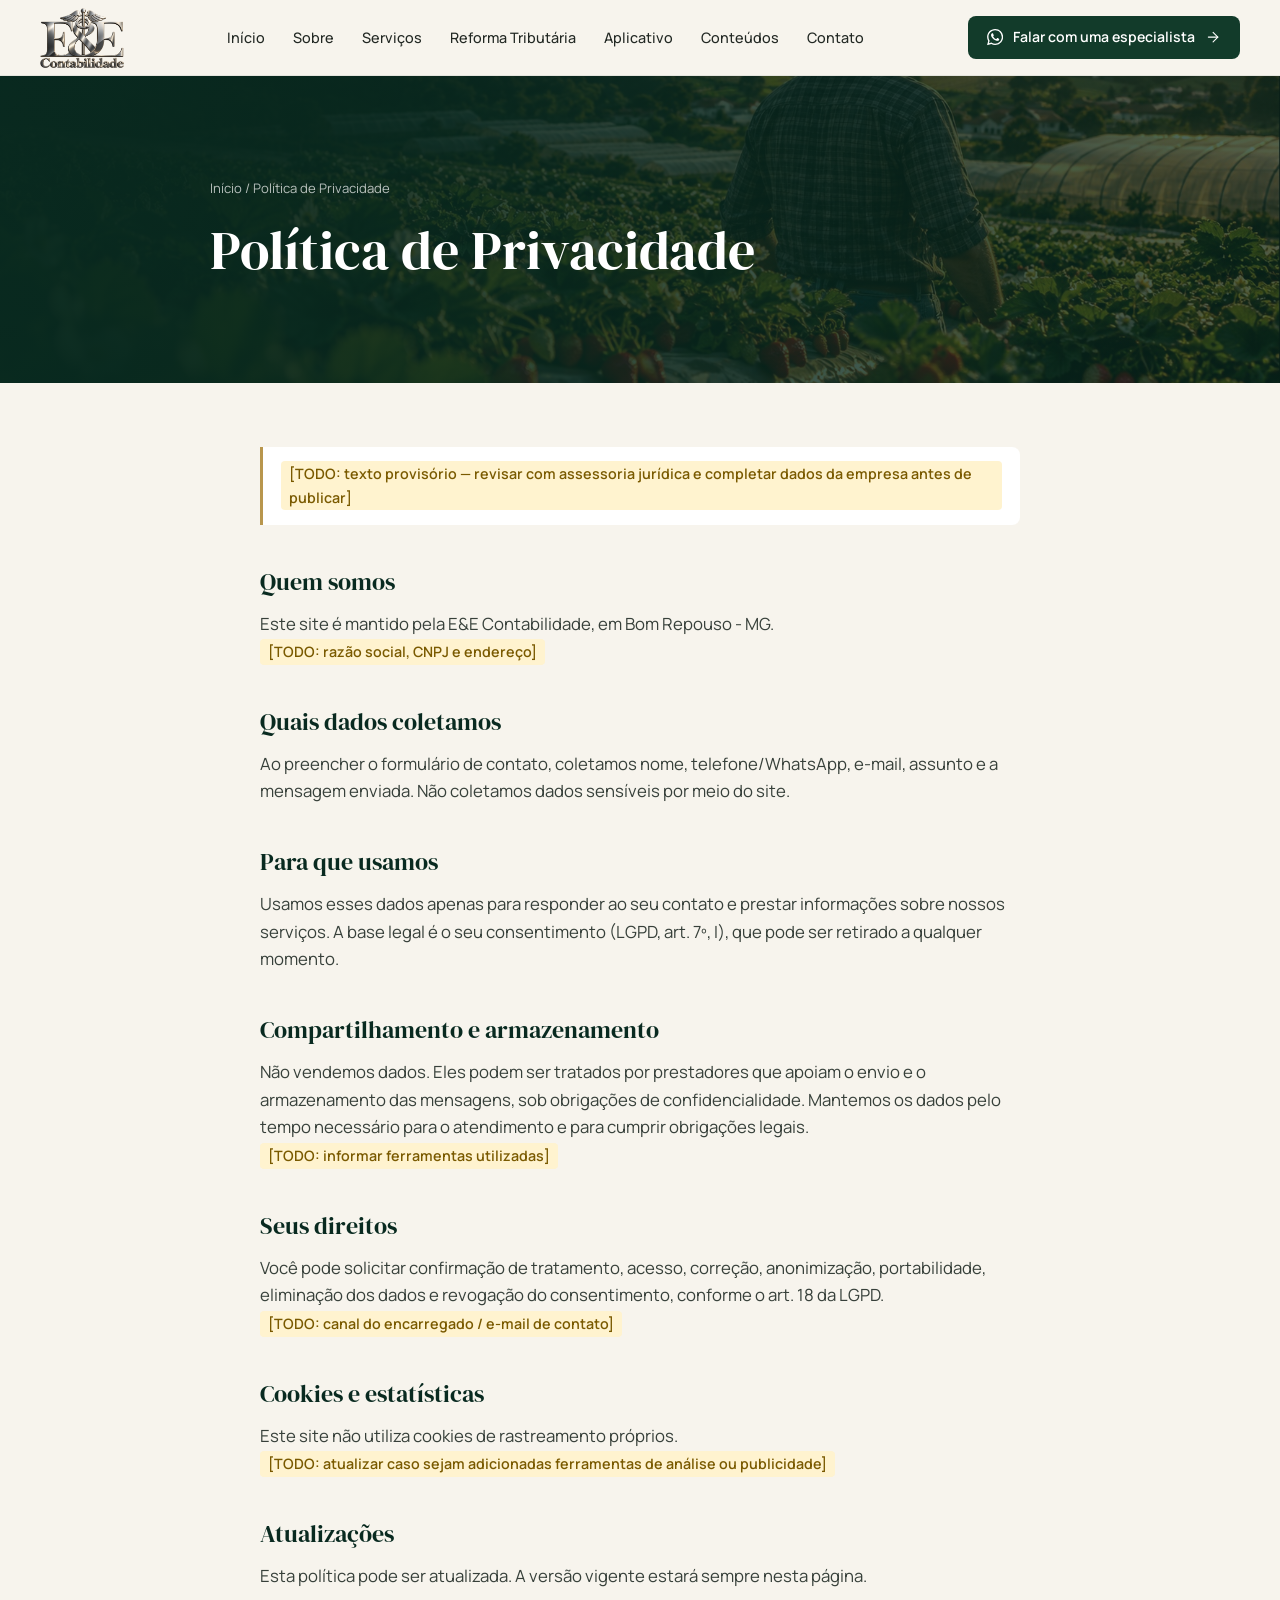
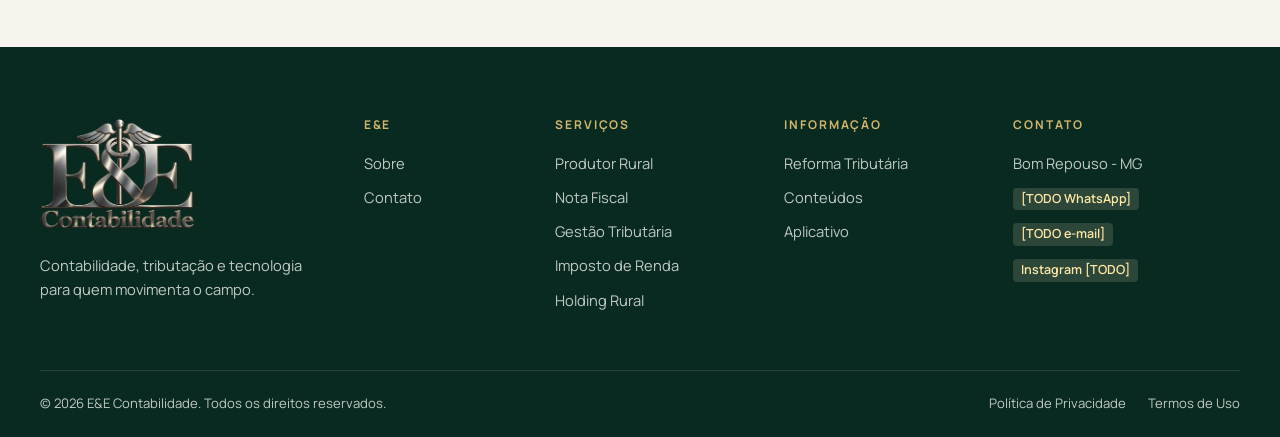
==== privacidade.html @ 35ecf1f6 "Site institucional E&E Contabilidade" ====
<!doctype html>
<html lang="pt-BR" class="no-js">
<head>
<meta charset="utf-8">
<meta name="viewport" content="width=device-width, initial-scale=1">
<title>Política de Privacidade | E&amp;E Contabilidade</title>
<meta name="description" content="Como a E&amp;E Contabilidade trata os dados pessoais coletados neste site, conforme a LGPD.">
<meta property="og:type" content="website">
<meta property="og:locale" content="pt_BR">
<meta property="og:title" content="Política de Privacidade | E&amp;E Contabilidade">
<meta property="og:description" content="Como a E&amp;E Contabilidade trata os dados pessoais coletados neste site, conforme a LGPD.">
<meta property="og:image" content="imagens/web/hero.jpg">
<meta name="theme-color" content="#123b2a">
<link rel="preconnect" href="https://fonts.googleapis.com">
<link rel="preconnect" href="https://fonts.gstatic.com" crossorigin>
<link href="https://fonts.googleapis.com/css2?family=DM+Serif+Display&family=Manrope:wght@400;500;600;700&display=swap" rel="stylesheet">
<link rel="stylesheet" href="assets/css/style.css">

</head>
<body>
<a class="skip-link" href="#conteudo-principal">Ir para o conteúdo</a>
<svg xmlns="http://www.w3.org/2000/svg" style="display:none" aria-hidden="true"><symbol id="i-arrow" viewBox="0 0 24 24"><path d="M5 12h14"/><path d="m12 5 7 7-7 7"/></symbol><symbol id="i-pin" viewBox="0 0 24 24"><path d="M20 10c0 6-8 12-8 12s-8-6-8-12a8 8 0 0 1 16 0Z"/><circle cx="12" cy="10" r="3"/></symbol><symbol id="i-shield" viewBox="0 0 24 24"><path d="M20 13c0 5-3.5 7.5-7.66 8.95a1 1 0 0 1-.67-.01C7.5 20.5 4 18 4 13V6a1 1 0 0 1 1-1c2 0 4.5-1.2 6.24-2.72a1.17 1.17 0 0 1 1.52 0C14.51 3.81 17 5 19 5a1 1 0 0 1 1 1z"/><path d="m9 12 2 2 4-4"/></symbol><symbol id="i-users" viewBox="0 0 24 24"><path d="M16 21v-2a4 4 0 0 0-4-4H6a4 4 0 0 0-4 4v2"/><circle cx="9" cy="7" r="4"/><path d="M22 21v-2a4 4 0 0 0-3-3.87"/><path d="M16 3.13a4 4 0 0 1 0 7.75"/></symbol><symbol id="i-sprout" viewBox="0 0 24 24"><path d="M7 20h10"/><path d="M10 20c5.5-2.5.8-6.4 3-10"/><path d="M9.5 9.4c1.1.8 1.8 2.2 2.3 3.7-2 .4-3.5.4-4.8-.3-1.2-.6-2.3-1.9-3-4.2 2.8-.5 4.4 0 5.5.8z"/><path d="M14.1 6a7 7 0 0 0-1.1 4c1.9-.1 3.3-.6 4.3-1.4 1-1 1.6-2.3 1.7-4.6-2.7.1-4 1-4.9 2z"/></symbol><symbol id="i-file" viewBox="0 0 24 24"><path d="M15 2H6a2 2 0 0 0-2 2v16a2 2 0 0 0 2 2h12a2 2 0 0 0 2-2V7Z"/><path d="M14 2v4a2 2 0 0 0 2 2h4"/><path d="M10 9H8"/><path d="M16 13H8"/><path d="M16 17H8"/></symbol><symbol id="i-filecheck" viewBox="0 0 24 24"><path d="M15 2H6a2 2 0 0 0-2 2v16a2 2 0 0 0 2 2h12a2 2 0 0 0 2-2V7Z"/><path d="M14 2v4a2 2 0 0 0 2 2h4"/><path d="m9 15 2 2 4-4"/></symbol><symbol id="i-chart" viewBox="0 0 24 24"><path d="M3 3v16a2 2 0 0 0 2 2h16"/><path d="M18 17V9"/><path d="M13 17V5"/><path d="M8 17v-3"/></symbol><symbol id="i-user" viewBox="0 0 24 24"><path d="M19 21v-2a4 4 0 0 0-4-4H9a4 4 0 0 0-4 4v2"/><circle cx="12" cy="7" r="4"/></symbol><symbol id="i-home" viewBox="0 0 24 24"><path d="M15 21v-8a1 1 0 0 0-1-1h-4a1 1 0 0 0-1 1v8"/><path d="M3 10a2 2 0 0 1 .709-1.528l7-5.999a2 2 0 0 1 2.582 0l7 5.999A2 2 0 0 1 21 10v9a2 2 0 0 1-2 2H5a2 2 0 0 1-2-2z"/></symbol><symbol id="i-lock" viewBox="0 0 24 24"><rect width="18" height="11" x="3" y="11" rx="2"/><path d="M7 11V7a5 5 0 0 1 10 0v4"/></symbol><symbol id="i-heart" viewBox="0 0 24 24"><path d="M19 14c1.49-1.46 3-3.21 3-5.5A5.5 5.5 0 0 0 16.5 3c-1.76 0-3 .5-4.5 2-1.5-1.5-2.74-2-4.5-2A5.5 5.5 0 0 0 2 8.5c0 2.3 1.5 4.05 3 5.5l7 7Z"/></symbol><symbol id="i-book" viewBox="0 0 24 24"><path d="M12 7v14"/><path d="M3 18a1 1 0 0 1-1-1V4a1 1 0 0 1 1-1h5a4 4 0 0 1 4 4 4 4 0 0 1 4-4h5a1 1 0 0 1 1 1v13a1 1 0 0 1-1 1h-6a3 3 0 0 0-3 3 3 3 0 0 0-3-3z"/></symbol><symbol id="i-mountain" viewBox="0 0 24 24"><path d="m8 3 4 8 5-5 5 15H2L8 3z"/></symbol><symbol id="i-trend" viewBox="0 0 24 24"><polyline points="22 7 13.5 15.5 8.5 10.5 2 17"/><polyline points="16 7 22 7 22 13"/></symbol><symbol id="i-phone-app" viewBox="0 0 24 24"><rect width="14" height="20" x="5" y="2" rx="2"/><path d="M12 18h.01"/></symbol><symbol id="i-folder" viewBox="0 0 24 24"><path d="M20 20a2 2 0 0 0 2-2V8a2 2 0 0 0-2-2h-7.9a2 2 0 0 1-1.69-.9L9.6 3.9A2 2 0 0 0 7.93 3H4a2 2 0 0 0-2 2v13a2 2 0 0 0 2 2Z"/></symbol><symbol id="i-headset" viewBox="0 0 24 24"><path d="M3 11h3a2 2 0 0 1 2 2v3a2 2 0 0 1-2 2H5a2 2 0 0 1-2-2v-5Zm0 0a9 9 0 1 1 18 0m0 0v5a2 2 0 0 1-2 2h-1a2 2 0 0 1-2-2v-3a2 2 0 0 1 2-2h3Z"/><path d="M21 16v2a4 4 0 0 1-4 4h-5"/></symbol><symbol id="i-compass" viewBox="0 0 24 24"><circle cx="12" cy="12" r="10"/><path d="m16.24 7.76-1.804 5.411a2 2 0 0 1-1.265 1.265L7.76 16.24l1.804-5.411a2 2 0 0 1 1.265-1.265z"/></symbol><symbol id="i-percent" viewBox="0 0 24 24"><line x1="19" x2="5" y1="5" y2="19"/><circle cx="6.5" cy="6.5" r="2.5"/><circle cx="17.5" cy="17.5" r="2.5"/></symbol><symbol id="i-clipboard" viewBox="0 0 24 24"><rect width="8" height="4" x="8" y="2" rx="1"/><path d="M16 4h2a2 2 0 0 1 2 2v14a2 2 0 0 1-2 2H6a2 2 0 0 1-2-2V6a2 2 0 0 1 2-2h2"/><path d="M12 11h4"/><path d="M12 16h4"/><path d="M8 11h.01"/><path d="M8 16h.01"/></symbol><symbol id="i-phone" viewBox="0 0 24 24"><path d="M22 16.92v3a2 2 0 0 1-2.18 2 19.79 19.79 0 0 1-8.63-3.07 19.5 19.5 0 0 1-6-6 19.79 19.79 0 0 1-3.07-8.67A2 2 0 0 1 4.11 2h3a2 2 0 0 1 2 1.72c.127.96.361 1.903.7 2.81a2 2 0 0 1-.45 2.11L8.09 9.91a16 16 0 0 0 6 6l1.27-1.27a2 2 0 0 1 2.11-.45c.907.339 1.85.573 2.81.7A2 2 0 0 1 22 16.92z"/></symbol><symbol id="i-mail" viewBox="0 0 24 24"><rect width="20" height="16" x="2" y="4" rx="2"/><path d="m22 7-8.97 5.7a1.94 1.94 0 0 1-2.06 0L2 7"/></symbol><symbol id="i-insta" viewBox="0 0 24 24"><rect width="20" height="20" x="2" y="2" rx="5" ry="5"/><path d="M16 11.37A4 4 0 1 1 12.63 8 4 4 0 0 1 16 11.37z"/><line x1="17.5" x2="17.51" y1="6.5" y2="6.5"/></symbol><symbol id="i-menu" viewBox="0 0 24 24"><path d="M4 6h16M4 12h16M4 18h16"/></symbol><symbol id="i-image" viewBox="0 0 24 24"><rect width="18" height="18" x="3" y="3" rx="2"/><circle cx="9" cy="9" r="2"/><path d="m21 15-3.09-3.09a2 2 0 0 0-2.82 0L6 21"/></symbol><symbol id="i-wa" viewBox="0 0 24 24"><path class="icon-fill" d="M17.472 14.382c-.297-.149-1.758-.867-2.03-.967-.273-.099-.471-.148-.67.15-.197.297-.767.966-.94 1.164-.173.199-.347.223-.644.075-.297-.15-1.255-.463-2.39-1.475-.883-.788-1.48-1.761-1.653-2.059-.173-.297-.018-.458.13-.606.134-.133.298-.347.446-.52.149-.174.198-.298.298-.497.099-.198.05-.371-.025-.52-.075-.149-.669-1.612-.916-2.207-.242-.579-.487-.5-.669-.51-.173-.008-.371-.01-.57-.01-.198 0-.52.074-.792.372-.272.297-1.04 1.016-1.04 2.479 0 1.462 1.065 2.875 1.213 3.074.149.198 2.096 3.2 5.077 4.487.709.306 1.262.489 1.694.625.712.227 1.36.195 1.871.118.571-.085 1.758-.719 2.006-1.413.248-.694.248-1.289.173-1.413-.074-.124-.272-.198-.57-.347m-5.421 7.403h-.004a9.87 9.87 0 01-5.031-1.378l-.361-.214-3.741.982.998-3.648-.235-.374a9.86 9.86 0 01-1.51-5.26c.001-5.45 4.436-9.884 9.888-9.884 2.64 0 5.122 1.03 6.988 2.898a9.825 9.825 0 012.893 6.994c-.003 5.45-4.437 9.884-9.885 9.884m8.413-18.297A11.815 11.815 0 0012.05 0C5.495 0 .16 5.335.157 11.892c0 2.096.547 4.142 1.588 5.945L.057 24l6.305-1.654a11.882 11.882 0 005.683 1.448h.005c6.554 0 11.89-5.335 11.893-11.893a11.821 11.821 0 00-3.48-8.413z"/></symbol></svg>
<header class="site-header">
  <div class="container header-inner">
    <a class="logo" href="#inicio" aria-label="E&E Contabilidade — início"><img src="imagens/web/logo.png" alt="E&E Contabilidade" width="640" height="457"></a>
    <nav class="main-nav" id="menu" aria-label="Principal"><ul><li><a href="#inicio">Início</a></li><li><a href="#sobre">Sobre</a></li><li><a href="#servicos">Serviços</a></li><li><a href="#reforma">Reforma Tributária</a></li><li><a href="#aplicativo">Aplicativo</a></li><li><a href="#conteudos">Conteúdos</a></li><li><a href="#contato">Contato</a></li></ul></nav>
    <a class="btn btn-verde header-cta" data-wa href="#contato"><svg class="icon icon-fill" aria-hidden="true"><use href="#i-wa"/></svg> Falar com uma especialista <svg class="icon " aria-hidden="true"><use href="#i-arrow"/></svg></a>
    <button class="nav-toggle" aria-expanded="false" aria-controls="menu" aria-label="Abrir menu"><svg class="icon " aria-hidden="true"><use href="#i-menu"/></svg></button>
  </div>
</header>
<main id="conteudo-principal">
<section class="page-hero"><img src="imagens/web/reforma-bg.jpg" alt="" width="1200" height="600"><div class="container">
  <nav class="breadcrumb" aria-label="Você está em"><a href="index.html">Início</a> / Política de Privacidade</nav><h1>Política de Privacidade</h1></div></section>
<article class="artigo legal"><div class="container">
  <p class="aviso"><span class="todo">[TODO: texto provisório — revisar com assessoria jurídica e completar dados da empresa antes de publicar]</span></p>
  <h2>Quem somos</h2><p>Este site é mantido pela E&amp;E Contabilidade, em Bom Repouso - MG. <span class="todo">[TODO: razão social, CNPJ e endereço]</span></p><h2>Quais dados coletamos</h2><p>Ao preencher o formulário de contato, coletamos nome, telefone/WhatsApp, e-mail, assunto e a mensagem enviada. Não coletamos dados sensíveis por meio do site.</p><h2>Para que usamos</h2><p>Usamos esses dados apenas para responder ao seu contato e prestar informações sobre nossos serviços. A base legal é o seu consentimento (LGPD, art. 7º, I), que pode ser retirado a qualquer momento.</p><h2>Compartilhamento e armazenamento</h2><p>Não vendemos dados. Eles podem ser tratados por prestadores que apoiam o envio e o armazenamento das mensagens, sob obrigações de confidencialidade. Mantemos os dados pelo tempo necessário para o atendimento e para cumprir obrigações legais. <span class="todo">[TODO: informar ferramentas utilizadas]</span></p><h2>Seus direitos</h2><p>Você pode solicitar confirmação de tratamento, acesso, correção, anonimização, portabilidade, eliminação dos dados e revogação do consentimento, conforme o art. 18 da LGPD. <span class="todo">[TODO: canal do encarregado / e-mail de contato]</span></p><h2>Cookies e estatísticas</h2><p>Este site não utiliza cookies de rastreamento próprios. <span class="todo">[TODO: atualizar caso sejam adicionadas ferramentas de análise ou publicidade]</span></p><h2>Atualizações</h2><p>Esta política pode ser atualizada. A versão vigente estará sempre nesta página.</p>
</div></article>
</main>
<footer class="site-footer">
  <div class="container">
    <div class="footer-grid">
      <div class="footer-brand"><a class="logo logo-claro" href="#inicio" aria-label="E&E Contabilidade — início"><img src="imagens/web/logo.png" alt="E&E Contabilidade" width="640" height="457"></a><p>Contabilidade, tributação e tecnologia para quem movimenta o campo.</p></div>
      <div><h4>E&amp;E</h4><ul><li><a href="#sobre">Sobre</a></li><li><a href="#contato">Contato</a></li></ul></div>
      <div><h4>Serviços</h4><ul>
        <li><a href="#servicos">Produtor Rural</a></li><li><a href="#servicos">Nota Fiscal</a></li>
        <li><a href="#servicos">Gestão Tributária</a></li><li><a href="#servicos">Imposto de Renda</a></li>
        <li><a href="#servicos">Holding Rural</a></li></ul></div>
      <div><h4>Informação</h4><ul><li><a href="#reforma">Reforma Tributária</a></li><li><a href="#conteudos">Conteúdos</a></li><li><a href="#aplicativo">Aplicativo</a></li></ul></div>
      <div><h4>Contato</h4><ul>
        <li>Bom Repouso - MG</li>
        <li><span class="todo" data-contact="whatsapp">[TODO WhatsApp]</span></li>
        <li><span class="todo" data-contact="email">[TODO e-mail]</span></li>
        <li><span class="todo" data-contact="instagram">Instagram [TODO]</span></li></ul></div>
    </div>
    <div class="footer-bottom">
      <span>© <span id="ano">2026</span> E&E Contabilidade. Todos os direitos reservados.</span>
      <nav aria-label="Legal"><a href="privacidade.html">Política de Privacidade</a><a href="termos.html">Termos de Uso</a></nav>
    </div>
  </div>
</footer>
<a class="wa-float" data-wa href="#contato" aria-label="Falar pelo WhatsApp"><svg class="icon icon-fill" aria-hidden="true"><use href="#i-wa"/></svg></a>
<script src="assets/js/site.js"></script>
<script>document.getElementById("ano").textContent = new Date().getFullYear();</script>
</body>
</html>
---- assets/css/style.css ----
/* E&E Contabilidade — estilos globais
   Paleta e tipografia conforme o briefing. */

:root {
  --verde-floresta: #123b2a;
  --verde-profundo: #092a20;
  --verde-sec: #315b47;
  --dourado: #b8964d;
  --dourado-claro: #d2b66d;
  --offwhite: #f7f4ed;
  --cinza-quente: #eae6dd;
  --grafite: #222823;
  --branco: #fff;

  --serif: "DM Serif Display", "Cormorant Garamond", Georgia, serif;
  --sans: "Manrope", "Inter", system-ui, -apple-system, sans-serif;

  --header-h: 76px;
  --container: 1200px;
  --radius: 10px;
  --shadow: 0 10px 30px -12px rgba(9, 42, 32, 0.25);
}

*, *::before, *::after { box-sizing: border-box; }
html { scroll-behavior: smooth; scroll-padding-top: calc(var(--header-h) + 8px); }
body {
  margin: 0;
  font-family: var(--sans);
  font-size: 16px;
  line-height: 1.65;
  color: var(--grafite);
  background: var(--offwhite);
  -webkit-font-smoothing: antialiased;
}
img { max-width: 100%; display: block; }
a { color: inherit; }
h1, h2, h3, h4 { font-family: var(--serif); font-weight: 400; line-height: 1.12; margin: 0; }
p { margin: 0 0 1em; }
ul { margin: 0; padding: 0; list-style: none; }
:focus-visible { outline: 2px solid var(--dourado); outline-offset: 3px; }

.container { width: min(var(--container), 100% - 48px); margin-inline: auto; }
.sr-only { position: absolute; width: 1px; height: 1px; overflow: hidden; clip: rect(0 0 0 0); white-space: nowrap; }
.skip-link { position: absolute; left: -999px; top: 8px; background: var(--verde-floresta); color: #fff; padding: 8px 14px; border-radius: 6px; z-index: 200; }
.skip-link:focus { left: 8px; }

.icon { width: 1.25em; height: 1.25em; fill: none; stroke: currentColor; stroke-width: 1.6; stroke-linecap: round; stroke-linejoin: round; flex: none; }
.icon-fill { fill: currentColor; stroke: none; }

.eyebrow {
  display: inline-block;
  font-size: 0.78rem;
  font-weight: 600;
  letter-spacing: 0.18em;
  text-transform: uppercase;
  color: var(--dourado);
  margin-bottom: 16px;
}
.section { padding: clamp(64px, 9vw, 120px) 0; }
.section-title { font-size: clamp(2rem, 4.2vw, 3.2rem); color: var(--verde-profundo); }
.dourado { color: var(--dourado-claro); }

/* ---------- Botões ---------- */
.btn {
  display: inline-flex; align-items: center; justify-content: center; gap: 10px;
  padding: 14px 24px; border-radius: 8px; border: 1.5px solid transparent;
  font: 600 0.95rem/1.2 var(--sans); text-decoration: none; cursor: pointer;
  transition: transform .2s, background .2s, color .2s, border-color .2s, box-shadow .2s;
}
.btn:hover { transform: translateY(-2px); }
.btn .icon { width: 1.15em; height: 1.15em; }
.btn-verde { background: var(--verde-floresta); color: #fff; }
.btn-verde:hover { background: var(--verde-profundo); box-shadow: var(--shadow); }
.btn-dourado { background: var(--dourado); color: #fff; }
.btn-dourado:hover { background: #a3843f; box-shadow: 0 10px 30px -12px rgba(0,0,0,.5); }
.btn-outline-claro { border-color: rgba(255,255,255,.55); color: #fff; background: rgba(255,255,255,.04); }
.btn-outline-claro:hover { background: rgba(255,255,255,.14); border-color: #fff; }
.btn-outline { border-color: var(--verde-floresta); color: var(--verde-floresta); }
.btn-outline:hover { background: var(--verde-floresta); color: #fff; }
.link-seta { display: inline-flex; align-items: center; gap: 8px; font-weight: 600; color: var(--verde-floresta); text-decoration: none; border-bottom: 1.5px solid var(--dourado); padding-bottom: 2px; }
.link-seta:hover .icon { transform: translateX(4px); }
.link-seta .icon { width: 1em; height: 1em; transition: transform .2s; }

/* ---------- Header ---------- */
.site-header {
  position: sticky; top: 0; z-index: 100; height: var(--header-h);
  background: rgba(247, 244, 237, 0.94); backdrop-filter: blur(10px);
  border-bottom: 1px solid rgba(18, 59, 42, 0.08);
}
.header-inner { height: 100%; display: flex; align-items: center; justify-content: space-between; gap: 24px; }
.logo { display: inline-flex; flex-direction: column; text-decoration: none; line-height: 1; color: var(--verde-profundo); }
.logo strong { font: 400 2rem/1 var(--serif); letter-spacing: 0.02em; }
.logo strong i { font-style: normal; color: var(--dourado); }
.logo span { font-family: var(--serif); font-size: 0.8rem; letter-spacing: 0.08em; margin-top: 2px; }
.logo img { height: 60px; width: auto; display: block; }
.logo-claro img { height: 110px; }
.main-nav ul { display: flex; gap: 28px; }
.main-nav a { text-decoration: none; font-size: 0.9rem; font-weight: 500; padding: 6px 0; border-bottom: 2px solid transparent; transition: border-color .2s, color .2s; }
.main-nav a:hover, .main-nav a.ativo { border-color: var(--dourado); color: var(--verde-floresta); }
.header-cta { padding: 12px 18px; font-size: 0.88rem; }
.nav-toggle { display: none; background: none; border: 0; padding: 8px; color: var(--verde-profundo); cursor: pointer; }
.nav-toggle .icon { width: 28px; height: 28px; }

/* ---------- Hero ---------- */
.hero {
  position: relative; min-height: clamp(560px, 82vh, 820px); display: flex; align-items: center;
  color: #fff; overflow: hidden; background: var(--verde-profundo);
}
.hero-img { position: absolute; inset: 0; width: 100%; height: 100%; object-fit: cover; object-position: 70% center; }
.hero::before {
  content: ""; position: absolute; inset: 0; z-index: 1;
  background: linear-gradient(90deg, rgba(9,42,32,.95) 0%, rgba(9,42,32,.82) 32%, rgba(9,42,32,.35) 62%, rgba(9,42,32,0) 85%),
              linear-gradient(0deg, rgba(9,42,32,.55) 0%, rgba(9,42,32,0) 30%);
}
.hero .container { position: relative; z-index: 2; padding: 56px 0 96px; }
.hero-content { max-width: 620px; }
.selo {
  display: inline-block; padding: 8px 16px; border: 1px solid rgba(210,182,109,.6); border-radius: 999px;
  font-size: 0.7rem; letter-spacing: .14em; font-weight: 600; color: var(--dourado-claro); margin-bottom: 28px;
  background: rgba(9,42,32,.5);
}
.hero h1 { font-size: clamp(2.8rem, 7vw, 5.2rem); margin-bottom: 24px; }
.hero .sub { font-size: clamp(1.05rem, 1.6vw, 1.3rem); font-weight: 500; max-width: 520px; margin-bottom: 12px; }
.hero .compl { color: rgba(255,255,255,.8); max-width: 520px; margin-bottom: 32px; }
.hero .btn-verde { background: var(--verde-sec); }
.hero .btn-verde:hover { background: #3d6d56; }
.hero-btns { display: flex; flex-wrap: wrap; gap: 14px; }
.hero-card {
  position: absolute; z-index: 2; right: max(24px, calc((100% - var(--container)) / 2)); bottom: 40px;
  display: flex; gap: 14px; align-items: flex-start; max-width: 300px; padding: 18px 20px;
  background: rgba(9,42,32,.72); backdrop-filter: blur(8px); border: 1px solid rgba(210,182,109,.35); border-radius: var(--radius);
}
.hero-card .icon { color: var(--dourado-claro); width: 26px; height: 26px; margin-top: 2px; }
.hero-card strong { display: block; font-family: var(--serif); font-weight: 400; font-size: 1.1rem; }
.hero-card span { font-size: 0.85rem; color: rgba(255,255,255,.8); line-height: 1.45; display: block; }

/* ---------- Diferenciais ---------- */
.diferenciais { background: var(--cinza-quente); border-block: 1px solid rgba(184,150,77,.25); }
.dif-grid { display: grid; grid-template-columns: repeat(5, 1fr); }
.dif-item { display: flex; align-items: center; gap: 14px; padding: 26px 20px; font-size: 0.88rem; font-weight: 500; line-height: 1.35; color: var(--verde-profundo); }
.dif-item + .dif-item { border-left: 1px solid rgba(34,40,35,.14); }
.dif-item .icon { width: 34px; height: 34px; color: var(--dourado); stroke-width: 1.4; }

/* ---------- Serviços ---------- */
.servicos-head { margin-bottom: 48px; }
.grid-servicos { display: grid; grid-template-columns: repeat(3, 1fr); gap: 24px; }
.card-svc {
  position: relative; background: #fff; border-radius: var(--radius); overflow: hidden; box-shadow: var(--shadow);
  display: flex; flex-direction: column; transition: transform .3s, box-shadow .3s;
}
.card-svc:hover { transform: translateY(-6px); box-shadow: 0 24px 40px -18px rgba(9,42,32,.35); }
.card-svc figure { margin: 0; aspect-ratio: 16 / 9; overflow: hidden; }
.card-svc figure img { width: 100%; height: 100%; object-fit: cover; transition: transform .6s; }
.card-svc:hover figure img { transform: scale(1.05); }
.card-svc .body { padding: 34px 26px 26px; display: flex; flex-direction: column; gap: 10px; flex: 1; }
.card-svc .ico {
  width: 48px; height: 48px; border-radius: 50%; background: var(--dourado); color: #fff;
  display: grid; place-items: center; margin: -58px 0 4px; border: 3px solid #fff; position: relative;
}
.card-svc h3 { font-size: 1.5rem; color: var(--verde-profundo); }
.card-svc p { color: #4a524c; font-size: 0.95rem; margin: 0; flex: 1; }
.card-svc .link-seta { align-self: flex-start; font-size: 0.9rem; margin-top: 8px; }

/* ---------- Reforma tributária ---------- */
.reforma { position: relative; color: #fff; overflow: hidden; background: var(--verde-profundo); }
.reforma-bg { position: absolute; inset: 0; width: 100%; height: 100%; object-fit: cover; }
.reforma::before { content: ""; position: absolute; inset: 0; z-index: 1; background: linear-gradient(90deg, rgba(9,42,32,.96) 0%, rgba(9,42,32,.85) 45%, rgba(9,42,32,.6) 100%); }
.reforma .container { position: relative; z-index: 2; display: grid; grid-template-columns: 1.1fr .9fr; gap: 56px; align-items: center; }
.reforma h2 { font-size: clamp(2.2rem, 4.6vw, 3.8rem); margin-bottom: 22px; }
.reforma p { color: rgba(255,255,255,.85); max-width: 540px; margin-bottom: 30px; }
.reforma-cards { display: grid; gap: 14px; }
.card-ref {
  display: flex; gap: 18px; padding: 20px 22px; background: rgba(9,42,32,.6); backdrop-filter: blur(8px);
  border: 1px solid rgba(210,182,109,.28); border-radius: var(--radius); transition: border-color .25s, transform .25s;
}
.card-ref:hover { border-color: var(--dourado-claro); transform: translateX(-4px); }
.card-ref .icon { width: 32px; height: 32px; color: var(--dourado-claro); margin-top: 2px; stroke-width: 1.4; }
.card-ref h3 { font-size: 1.25rem; margin-bottom: 4px; }
.card-ref p { margin: 0; font-size: 0.9rem; color: rgba(255,255,255,.75); }

/* ---------- Aplicativo ---------- */
.app { background: var(--offwhite); overflow: hidden; }
.app-grid { display: grid; grid-template-columns: 1fr 0.9fr 1fr; gap: 40px; align-items: center; }
.app h2 { font-size: clamp(2.2rem, 4.4vw, 3.4rem); color: var(--verde-profundo); margin-bottom: 20px; }
.app-text p { color: #4a524c; max-width: 420px; margin-bottom: 28px; }
.phone-wrap { display: grid; place-items: center; padding: 32px 0; }
.phone {
  position: relative; width: min(300px, 78vw); aspect-ratio: 9 / 19; border-radius: 42px; padding: 11px;
  background: #101512; box-shadow: 0 40px 70px -25px rgba(9,42,32,.6), inset 0 0 0 2px #2b332e;
  transform: rotate(6deg); transition: transform .5s;
}
.phone:hover { transform: rotate(2deg) translateY(-6px); }
.phone::before { content: ""; position: absolute; top: 18px; left: 50%; width: 84px; height: 22px; background: #101512; border-radius: 14px; transform: translateX(-50%); z-index: 3; }
.phone-screen { position: relative; width: 100%; height: 100%; border-radius: 32px; overflow: hidden; background: var(--cinza-quente); }
.phone-screen img { position: absolute; inset: 0; width: 100%; height: 100%; object-fit: cover; z-index: 2; }
.phone-placeholder {
  position: absolute; inset: 0; display: flex; flex-direction: column; align-items: center; justify-content: center; text-align: center; gap: 10px;
  padding: 30px 22px; margin: 10px; border: 2px dashed var(--dourado); border-radius: 24px; color: var(--verde-floresta);
  font-size: 0.78rem; font-weight: 600; letter-spacing: .06em; text-transform: uppercase;
}
.phone-placeholder .icon { width: 34px; height: 34px; color: var(--dourado); }
.phone-placeholder small { font-weight: 500; letter-spacing: 0; text-transform: none; color: #5a625c; font-size: 0.75rem; }
.benef-card { background: var(--cinza-quente); border-radius: var(--radius); padding: 10px 26px; }
.benef { display: flex; gap: 16px; align-items: center; padding: 18px 0; font-weight: 600; color: var(--verde-profundo); }
.benef + .benef { border-top: 1px solid rgba(34,40,35,.12); }
.benef .icon { width: 30px; height: 30px; color: var(--dourado); stroke-width: 1.4; }

/* ---------- Sobre ---------- */
.sobre { background: #fff; }
.sobre-grid { display: grid; grid-template-columns: 1fr 1fr; gap: clamp(32px, 5vw, 72px); align-items: stretch; }
.sobre-foto { position: relative; border-radius: var(--radius); overflow: hidden; min-height: 460px; box-shadow: var(--shadow); }
.sobre-foto img { position: absolute; inset: 0; width: 100%; height: 100%; object-fit: cover; object-position: 45% center; }
.tag-temp {
  position: absolute; left: 14px; bottom: 14px; z-index: 2; background: rgba(9,42,32,.85); color: var(--dourado-claro);
  font-size: 0.7rem; font-weight: 600; letter-spacing: .08em; text-transform: uppercase; padding: 6px 10px; border-radius: 6px;
}
.sobre-titulo { margin: 14px 0 44px; max-width: 760px; }
.sobre-txt h3 { font-size: 2rem; color: var(--verde-profundo); margin-bottom: 18px; }
.sobre-txt p { color: #4a524c; }
.pilares { display: grid; grid-template-columns: repeat(2, 1fr); gap: 20px; margin: 30px 0; }
.pilar { display: flex; gap: 14px; align-items: flex-start; }
.pilar .icon { width: 30px; height: 30px; color: var(--dourado); stroke-width: 1.4; margin-top: 3px; }
.pilar strong { display: block; font-family: var(--serif); font-weight: 400; font-size: 1.2rem; color: var(--verde-profundo); }
.pilar span { font-size: 0.87rem; color: #5a625c; line-height: 1.45; display: block; }
.mv { display: grid; grid-template-columns: 1fr 1fr; gap: 20px; }
.mv > div { background: var(--offwhite); border-left: 3px solid var(--dourado); border-radius: 0 var(--radius) var(--radius) 0; padding: 20px 22px; }
.mv h4 { font-size: 1.25rem; color: var(--verde-profundo); margin-bottom: 8px; }
.mv p { margin: 0; font-size: 0.92rem; color: #4a524c; }
.todo { display: inline-block; background: #fff3cf; color: #7a5a00; padding: 1px 8px; border-radius: 4px; font-size: 0.85em; font-weight: 600; }

/* ---------- Conteúdos ---------- */
.conteudos { background: var(--offwhite); }
.conteudos-head { margin-bottom: 48px; max-width: 760px; }
.grid-artigos { display: grid; grid-template-columns: repeat(3, 1fr); gap: 28px; }
.card-art { background: #fff; border-radius: var(--radius); overflow: hidden; box-shadow: var(--shadow); display: flex; flex-direction: column; text-decoration: none; transition: transform .3s; }
.card-art:hover { transform: translateY(-6px); }
.card-art figure { margin: 0; aspect-ratio: 16 / 10; overflow: hidden; }
.card-art img { width: 100%; height: 100%; object-fit: cover; transition: transform .6s; }
.card-art:hover img { transform: scale(1.05); }
.card-art .body { padding: 22px 24px 26px; display: flex; flex-direction: column; gap: 10px; flex: 1; }
.cat { font-size: 0.72rem; letter-spacing: .14em; text-transform: uppercase; font-weight: 700; color: var(--dourado); }
.card-art h3 { font-size: 1.4rem; color: var(--verde-profundo); flex: 1; }
.card-art .ler { font-weight: 600; font-size: 0.9rem; color: var(--verde-floresta); display: inline-flex; gap: 8px; align-items: center; }
.card-art .ler .icon { width: 1em; height: 1em; }

/* ---------- Contato ---------- */
.contato { position: relative; color: #fff; overflow: hidden; background: var(--verde-profundo); }
.contato-bg { position: absolute; inset: -20px; width: calc(100% + 40px); height: calc(100% + 40px); object-fit: cover; filter: blur(7px); }
.contato::before { content: ""; position: absolute; inset: 0; z-index: 1; background: linear-gradient(120deg, rgba(9,42,32,.94), rgba(34,40,35,.9)); }
.contato .container { position: relative; z-index: 2; display: grid; grid-template-columns: 1fr 1fr; gap: clamp(32px, 5vw, 72px); align-items: start; }
.contato h2 { font-size: clamp(2.2rem, 4.4vw, 3.4rem); margin-bottom: 18px; }
.contato .lead { color: rgba(255,255,255,.82); margin-bottom: 30px; }
.contato-cards { display: grid; gap: 12px; }
.c-card { display: flex; gap: 16px; align-items: center; padding: 16px 20px; background: rgba(255,255,255,.07); border: 1px solid rgba(210,182,109,.25); border-radius: var(--radius); text-decoration: none; }
.c-card .ico { width: 44px; height: 44px; border-radius: 50%; background: rgba(210,182,109,.15); color: var(--dourado-claro); display: grid; place-items: center; flex: none; }
.c-card small { display: block; font-size: 0.72rem; text-transform: uppercase; letter-spacing: .12em; color: var(--dourado-claro); font-weight: 600; }
.c-card span { font-weight: 500; }
.c-card .todo { background: rgba(255,243,207,.16); color: #ffe7a3; }
.form-card { background: var(--offwhite); color: var(--grafite); border-radius: 14px; padding: clamp(24px, 3.5vw, 40px); box-shadow: 0 30px 60px -25px rgba(0,0,0,.6); }
.form-card h3 { font-size: 1.7rem; color: var(--verde-profundo); margin-bottom: 20px; }
.field { display: flex; flex-direction: column; gap: 6px; margin-bottom: 16px; }
.field label { font-size: 0.82rem; font-weight: 600; color: var(--verde-profundo); }
.field input, .field select, .field textarea {
  font: inherit; padding: 13px 14px; border: 1px solid #cfcabd; border-radius: 8px; background: #fff; color: var(--grafite); width: 100%;
}
.field textarea { min-height: 110px; resize: vertical; }
.field input:focus, .field select:focus, .field textarea:focus { outline: 2px solid var(--dourado); border-color: var(--dourado); }
.form-row { display: grid; grid-template-columns: 1fr 1fr; gap: 16px; }
.check { display: flex; gap: 10px; align-items: flex-start; font-size: 0.82rem; color: #4a524c; margin-bottom: 20px; }
.check input { margin-top: 4px; accent-color: var(--verde-floresta); width: 16px; height: 16px; flex: none; }
.check a { color: var(--verde-floresta); }
.form-card .btn { width: 100%; }
.form-card .btn + .btn { margin-top: 12px; }
.form-status { margin-top: 14px; font-size: 0.9rem; padding: 12px 14px; border-radius: 8px; display: none; }
.form-status.show { display: block; background: #fff3cf; color: #6b4e00; }
.form-status.ok { background: #dff0e5; color: #14502f; }

/* ---------- CTA final ---------- */
.cta-final { position: relative; text-align: center; color: #fff; overflow: hidden; background: var(--verde-profundo); padding: clamp(80px, 11vw, 140px) 0; }
.cta-final img { position: absolute; inset: 0; width: 100%; height: 100%; object-fit: cover; }
.cta-final::before { content: ""; position: absolute; inset: 0; z-index: 1; background: rgba(9,42,32,.78); }
.cta-final .container { position: relative; z-index: 2; }
.cta-final h2 { font-size: clamp(2.2rem, 5vw, 4rem); margin-bottom: 18px; }
.cta-final p { color: rgba(255,255,255,.85); margin-bottom: 32px; font-size: 1.1rem; }

/* ---------- Footer ---------- */
.site-footer { background: var(--verde-profundo); color: rgba(255,255,255,.75); padding: 72px 0 0; font-size: 0.92rem; }
.footer-grid { display: grid; grid-template-columns: 1.5fr .8fr 1fr 1fr 1.2fr; gap: 40px; padding-bottom: 48px; }
.site-footer h4 { font: 700 0.75rem/1 var(--sans); letter-spacing: .16em; text-transform: uppercase; color: var(--dourado-claro); margin-bottom: 20px; }
.site-footer li { margin-bottom: 10px; }
.site-footer a { text-decoration: none; }
.site-footer a:hover { color: var(--dourado-claro); }
.footer-brand p { margin-top: 18px; max-width: 280px; }
.site-footer .todo { background: rgba(255,243,207,.14); color: #ffe7a3; }
.footer-bottom { border-top: 1px solid rgba(255,255,255,.12); padding: 22px 0; display: flex; flex-wrap: wrap; gap: 12px 28px; justify-content: space-between; font-size: 0.82rem; }
.footer-bottom nav { display: flex; gap: 22px; }

/* ---------- WhatsApp flutuante (mobile) ---------- */
.wa-float {
  display: none; position: fixed; right: 16px; bottom: 16px; z-index: 90; width: 58px; height: 58px; border-radius: 50%;
  background: #25d366; color: #fff; place-items: center; box-shadow: 0 10px 25px -8px rgba(0,0,0,.5);
}
.wa-float .icon { width: 30px; height: 30px; }

/* ---------- Páginas internas ---------- */
.page-hero { position: relative; color: #fff; background: var(--verde-profundo); overflow: hidden; padding: clamp(56px, 8vw, 110px) 0; }
.page-hero img { position: absolute; inset: 0; width: 100%; height: 100%; object-fit: cover; }
.page-hero::before { content: ""; position: absolute; inset: 0; z-index: 1; background: linear-gradient(90deg, rgba(9,42,32,.95), rgba(9,42,32,.7)); }
.page-hero .container { position: relative; z-index: 2; max-width: 860px; }
.page-hero h1 { font-size: clamp(2rem, 4.6vw, 3.4rem); }
.page-hero .lead { margin: 18px 0 0; color: rgba(255,255,255,.85); font-size: 1.1rem; }
.breadcrumb { font-size: 0.82rem; color: rgba(255,255,255,.7); margin-bottom: 20px; }
.breadcrumb a { text-decoration: none; }
.breadcrumb a:hover { color: var(--dourado-claro); }
.artigo { padding: 64px 0 40px; }
.artigo .container { max-width: 760px; }
.artigo h2 { font-size: 1.9rem; color: var(--verde-profundo); margin: 44px 0 14px; }
.artigo p, .artigo li { color: #37403a; font-size: 1.05rem; }
.artigo ul { list-style: disc; padding-left: 1.3em; margin-bottom: 1em; }
.artigo li { margin-bottom: 6px; }
.aviso { background: #fff; border-left: 3px solid var(--dourado); padding: 14px 18px; border-radius: 0 8px 8px 0; font-size: 0.9rem; color: #4a524c; margin-bottom: 32px; }
.artigo-cta { background: var(--verde-floresta); color: #fff; border-radius: 14px; padding: 32px; margin: 48px 0 8px; }
.artigo-cta h2 { color: #fff; margin: 0 0 10px; font-size: 1.7rem; }
.artigo-cta p { color: rgba(255,255,255,.85); }
.relacionados { padding: 24px 0 80px; }
.relacionados .container { max-width: var(--container); }
.relacionados h2 { font-size: 1.8rem; color: var(--verde-profundo); margin-bottom: 24px; }
.legal h2 { font-size: 1.5rem; }

/* ---------- Animação de entrada ---------- */
.reveal { opacity: 0; transform: translateY(24px); transition: opacity .8s ease, transform .8s ease; }
.reveal.in { opacity: 1; transform: none; }
.no-js .reveal { opacity: 1; transform: none; }
@media (prefers-reduced-motion: reduce) {
  html { scroll-behavior: auto; }
  .reveal { opacity: 1; transform: none; transition: none; }
  * { transition-duration: .01ms !important; }
  .phone { transform: none; }
}

/* ---------- Tablet ---------- */
@media (max-width: 1080px) {
  .main-nav { position: fixed; inset: var(--header-h) 0 auto 0; background: var(--offwhite); border-bottom: 1px solid rgba(18,59,42,.12); padding: 12px 24px 24px; display: none; box-shadow: 0 20px 30px -20px rgba(0,0,0,.3); }
  .main-nav.open { display: block; }
  .main-nav ul { flex-direction: column; gap: 0; }
  .main-nav li a { display: block; padding: 14px 0; border-bottom: 1px solid rgba(18,59,42,.08); font-size: 1rem; }
  .nav-toggle { display: block; margin-left: auto; }
  .grid-servicos, .grid-artigos { grid-template-columns: repeat(2, 1fr); }
  .dif-grid { grid-template-columns: repeat(3, 1fr); }
  .dif-item:nth-child(4) { border-left: 0; }
  .dif-item:nth-child(n+4) { border-top: 1px solid rgba(34,40,35,.14); }
  .reforma .container, .contato .container, .sobre-grid { grid-template-columns: 1fr; }
  .app-grid { grid-template-columns: 1fr 1fr; }
  .app-grid .benef-card { grid-column: 1 / -1; }
  .footer-grid { grid-template-columns: 1fr 1fr; }
  .hero { flex-direction: column; justify-content: center; align-items: stretch; }
  .hero-card { position: relative; right: auto; bottom: auto; margin: 0 0 40px max(18px, calc((100% - var(--container)) / 2)); max-width: 340px; align-self: flex-start; }
  .hero .container { padding-bottom: 32px; width: min(var(--container), 100% - 36px); }
  .sobre-foto { min-height: 380px; }
}

/* ---------- Mobile ---------- */
@media (max-width: 720px) {
  :root { --header-h: 68px; }
  .container { width: min(var(--container), 100% - 36px); }
  .header-cta { display: none; }
  .logo strong { font-size: 1.7rem; }
  .hero { min-height: 0; justify-content: flex-end; }
  .hero-card { margin-left: 18px; margin-right: 18px; }
  .hero-img { object-position: 78% center; }
  .hero::before { background: linear-gradient(0deg, rgba(9,42,32,.96) 0%, rgba(9,42,32,.88) 45%, rgba(9,42,32,.35) 100%); }
  .hero .container { padding-top: 220px; }
  .hero-btns .btn { width: 100%; }
  .grid-servicos, .grid-artigos, .form-row, .mv, .pilares { grid-template-columns: 1fr; }
  .dif-grid { grid-template-columns: 1fr 1fr; }
  .dif-item { padding: 18px 12px; border-left: 0 !important; border-top: 1px solid rgba(34,40,35,.14); }
  .dif-item:nth-child(-n+2) { border-top: 0; }
  .dif-item:last-child { grid-column: 1 / -1; }
  .app-grid { grid-template-columns: 1fr; }
  .footer-grid { grid-template-columns: 1fr; gap: 32px; }
  .wa-float { display: grid; }
  .footer-bottom { padding-bottom: 90px; }
  .phone { transform: rotate(4deg); }
}
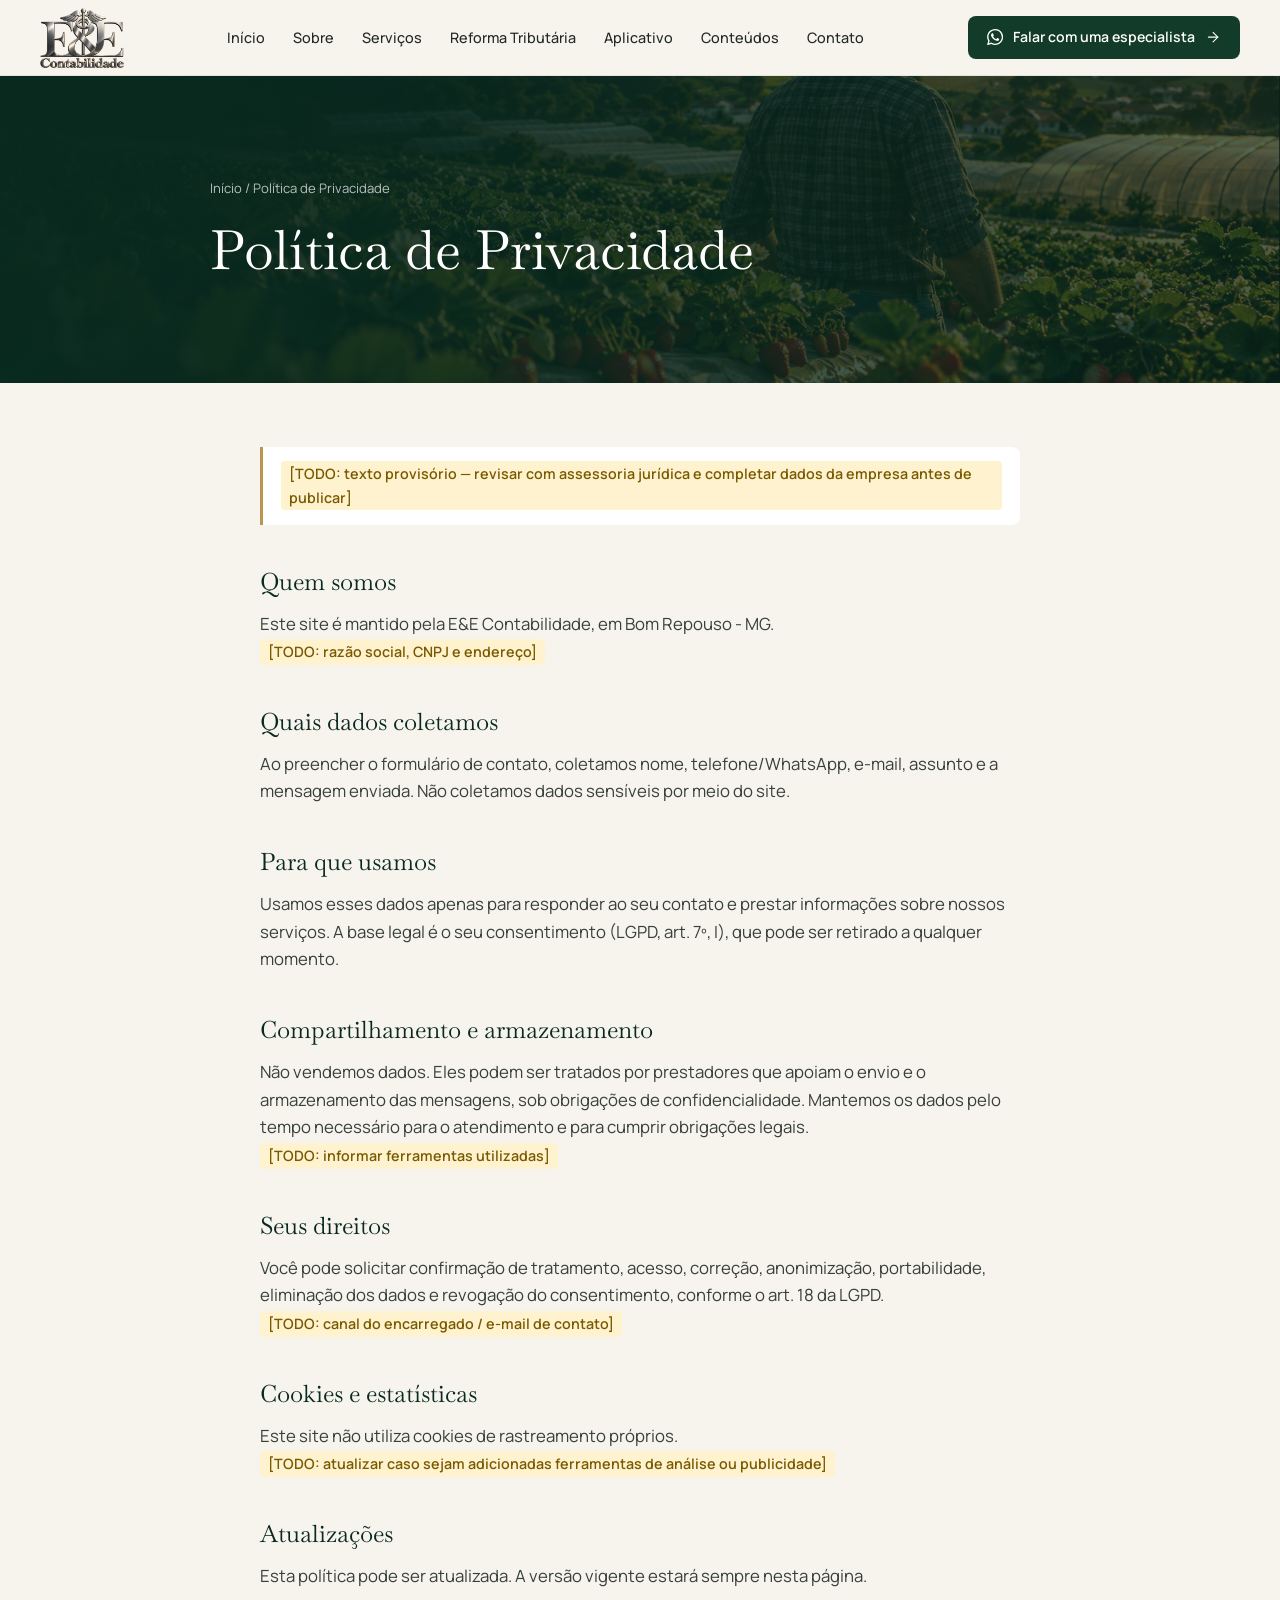
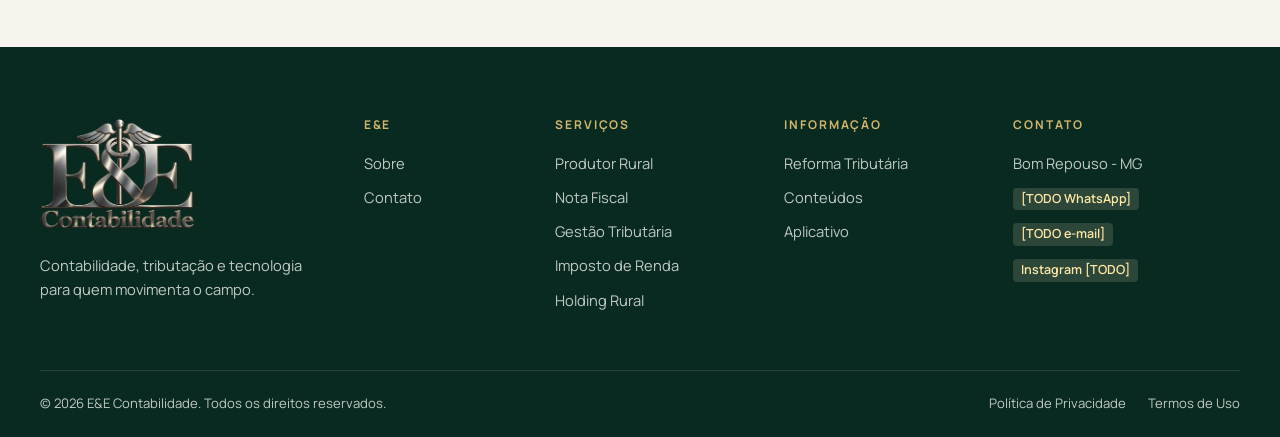
==== commit ae90e448: "Aplica fotos reais, tela do app e fonte da marca no site - Quem somos: foto real das sócias no lugar" ====
--- a/privacidade.html
+++ b/privacidade.html
@@ -13,7 +13,7 @@
 <meta name="theme-color" content="#123b2a">
 <link rel="preconnect" href="https://fonts.googleapis.com">
 <link rel="preconnect" href="https://fonts.gstatic.com" crossorigin>
-<link href="https://fonts.googleapis.com/css2?family=DM+Serif+Display&family=Manrope:wght@400;500;600;700&display=swap" rel="stylesheet">
+<link href="https://fonts.googleapis.com/css2?family=Baskervville:wght@400;500;600&family=Manrope:wght@400;500;600;700&display=swap" rel="stylesheet">
 <link rel="stylesheet" href="assets/css/style.css">
 
 </head>
--- a/assets/css/style.css
+++ b/assets/css/style.css
@@ -12,7 +12,7 @@
   --grafite: #222823;
   --branco: #fff;
 
-  --serif: "DM Serif Display", "Cormorant Garamond", Georgia, serif;
+  --serif: "Baskervville", "Baskerville Old Face", Baskerville, Georgia, serif;
   --sans: "Manrope", "Inter", system-ui, -apple-system, sans-serif;
 
   --header-h: 76px;
@@ -331,6 +331,15 @@
 .reveal { opacity: 0; transform: translateY(24px); transition: opacity .8s ease, transform .8s ease; }
 .reveal.in { opacity: 1; transform: none; }
 .no-js .reveal { opacity: 1; transform: none; }
+/* Equipe (galeria com fotos reais) */
+.equipe { background: var(--offwhite); }
+.equipe-head { margin-bottom: 36px; }
+.galeria { display: grid; grid-template-columns: 1.7fr 1fr; grid-template-rows: 1fr 1fr; gap: 16px; height: clamp(380px, 46vw, 560px); }
+.galeria figure { margin: 0; border-radius: var(--radius); overflow: hidden; box-shadow: var(--shadow); background: var(--cinza-quente); }
+.galeria img { width: 100%; height: 100%; object-fit: cover; display: block; }
+.galeria .g-main { grid-row: 1 / span 2; }
+.galeria .g-b img { object-position: center 28%; }
+
 @media (prefers-reduced-motion: reduce) {
   html { scroll-behavior: auto; }
   .reveal { opacity: 1; transform: none; transition: none; }
@@ -361,6 +370,9 @@
 
 /* ---------- Mobile ---------- */
 @media (max-width: 720px) {
+  .galeria { grid-template-columns: 1fr; grid-template-rows: none; height: auto; }
+  .galeria .g-main { grid-row: auto; }
+  .galeria figure { aspect-ratio: 4 / 3; }
   :root { --header-h: 68px; }
   .container { width: min(var(--container), 100% - 36px); }
   .header-cta { display: none; }
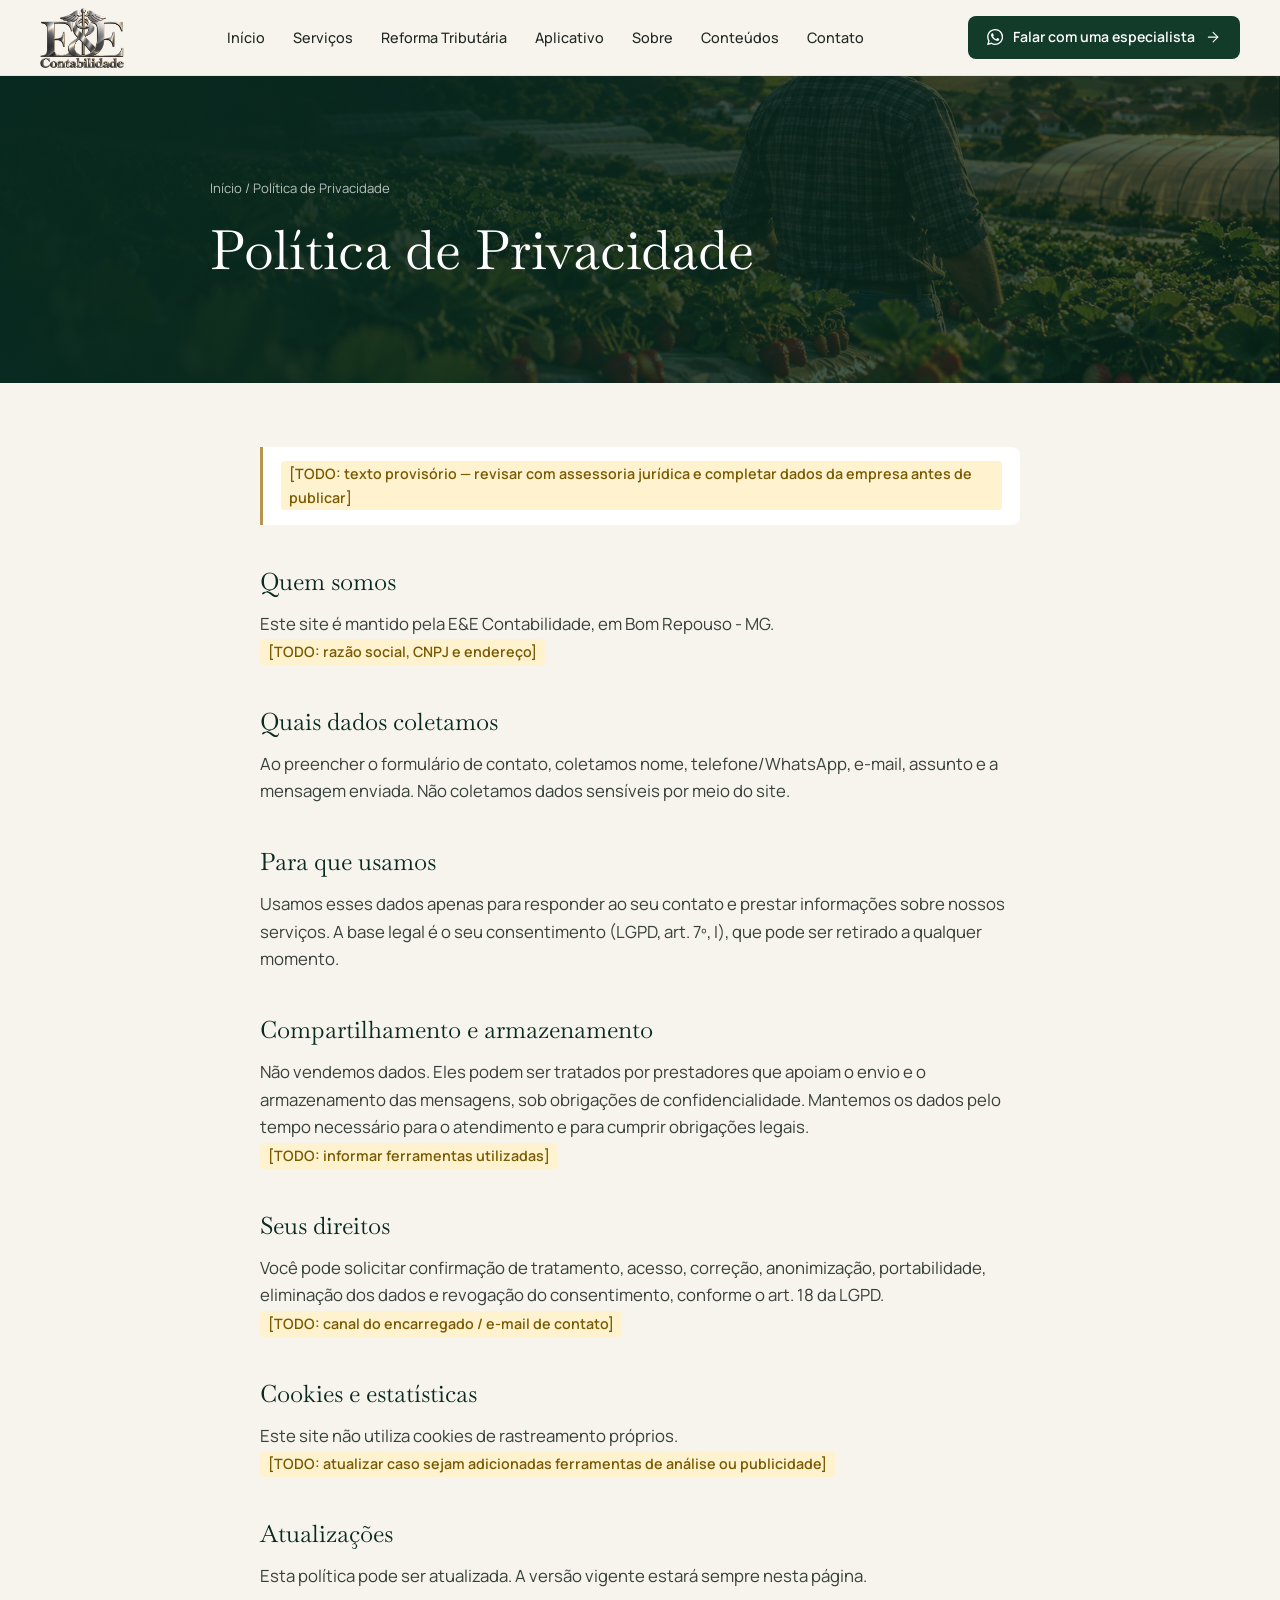
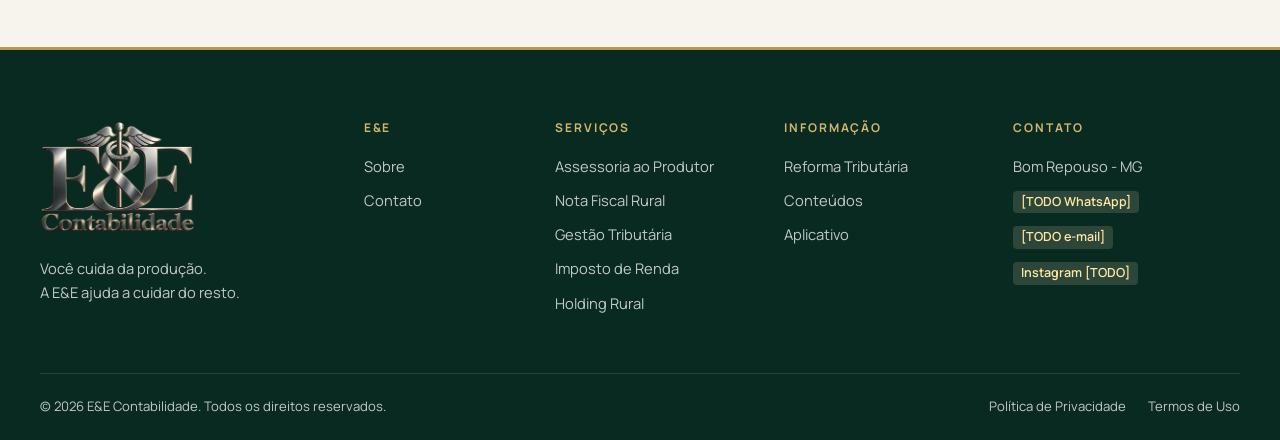
==== commit bac83397: "Reorganiza seções, remove repetições e troca fotos de IA por painéis - Serviços levam ao guia corres" ====
--- a/privacidade.html
+++ b/privacidade.html
@@ -22,9 +22,9 @@
 <svg xmlns="http://www.w3.org/2000/svg" style="display:none" aria-hidden="true"><symbol id="i-arrow" viewBox="0 0 24 24"><path d="M5 12h14"/><path d="m12 5 7 7-7 7"/></symbol><symbol id="i-pin" viewBox="0 0 24 24"><path d="M20 10c0 6-8 12-8 12s-8-6-8-12a8 8 0 0 1 16 0Z"/><circle cx="12" cy="10" r="3"/></symbol><symbol id="i-shield" viewBox="0 0 24 24"><path d="M20 13c0 5-3.5 7.5-7.66 8.95a1 1 0 0 1-.67-.01C7.5 20.5 4 18 4 13V6a1 1 0 0 1 1-1c2 0 4.5-1.2 6.24-2.72a1.17 1.17 0 0 1 1.52 0C14.51 3.81 17 5 19 5a1 1 0 0 1 1 1z"/><path d="m9 12 2 2 4-4"/></symbol><symbol id="i-users" viewBox="0 0 24 24"><path d="M16 21v-2a4 4 0 0 0-4-4H6a4 4 0 0 0-4 4v2"/><circle cx="9" cy="7" r="4"/><path d="M22 21v-2a4 4 0 0 0-3-3.87"/><path d="M16 3.13a4 4 0 0 1 0 7.75"/></symbol><symbol id="i-sprout" viewBox="0 0 24 24"><path d="M7 20h10"/><path d="M10 20c5.5-2.5.8-6.4 3-10"/><path d="M9.5 9.4c1.1.8 1.8 2.2 2.3 3.7-2 .4-3.5.4-4.8-.3-1.2-.6-2.3-1.9-3-4.2 2.8-.5 4.4 0 5.5.8z"/><path d="M14.1 6a7 7 0 0 0-1.1 4c1.9-.1 3.3-.6 4.3-1.4 1-1 1.6-2.3 1.7-4.6-2.7.1-4 1-4.9 2z"/></symbol><symbol id="i-file" viewBox="0 0 24 24"><path d="M15 2H6a2 2 0 0 0-2 2v16a2 2 0 0 0 2 2h12a2 2 0 0 0 2-2V7Z"/><path d="M14 2v4a2 2 0 0 0 2 2h4"/><path d="M10 9H8"/><path d="M16 13H8"/><path d="M16 17H8"/></symbol><symbol id="i-filecheck" viewBox="0 0 24 24"><path d="M15 2H6a2 2 0 0 0-2 2v16a2 2 0 0 0 2 2h12a2 2 0 0 0 2-2V7Z"/><path d="M14 2v4a2 2 0 0 0 2 2h4"/><path d="m9 15 2 2 4-4"/></symbol><symbol id="i-chart" viewBox="0 0 24 24"><path d="M3 3v16a2 2 0 0 0 2 2h16"/><path d="M18 17V9"/><path d="M13 17V5"/><path d="M8 17v-3"/></symbol><symbol id="i-user" viewBox="0 0 24 24"><path d="M19 21v-2a4 4 0 0 0-4-4H9a4 4 0 0 0-4 4v2"/><circle cx="12" cy="7" r="4"/></symbol><symbol id="i-home" viewBox="0 0 24 24"><path d="M15 21v-8a1 1 0 0 0-1-1h-4a1 1 0 0 0-1 1v8"/><path d="M3 10a2 2 0 0 1 .709-1.528l7-5.999a2 2 0 0 1 2.582 0l7 5.999A2 2 0 0 1 21 10v9a2 2 0 0 1-2 2H5a2 2 0 0 1-2-2z"/></symbol><symbol id="i-lock" viewBox="0 0 24 24"><rect width="18" height="11" x="3" y="11" rx="2"/><path d="M7 11V7a5 5 0 0 1 10 0v4"/></symbol><symbol id="i-heart" viewBox="0 0 24 24"><path d="M19 14c1.49-1.46 3-3.21 3-5.5A5.5 5.5 0 0 0 16.5 3c-1.76 0-3 .5-4.5 2-1.5-1.5-2.74-2-4.5-2A5.5 5.5 0 0 0 2 8.5c0 2.3 1.5 4.05 3 5.5l7 7Z"/></symbol><symbol id="i-book" viewBox="0 0 24 24"><path d="M12 7v14"/><path d="M3 18a1 1 0 0 1-1-1V4a1 1 0 0 1 1-1h5a4 4 0 0 1 4 4 4 4 0 0 1 4-4h5a1 1 0 0 1 1 1v13a1 1 0 0 1-1 1h-6a3 3 0 0 0-3 3 3 3 0 0 0-3-3z"/></symbol><symbol id="i-mountain" viewBox="0 0 24 24"><path d="m8 3 4 8 5-5 5 15H2L8 3z"/></symbol><symbol id="i-trend" viewBox="0 0 24 24"><polyline points="22 7 13.5 15.5 8.5 10.5 2 17"/><polyline points="16 7 22 7 22 13"/></symbol><symbol id="i-phone-app" viewBox="0 0 24 24"><rect width="14" height="20" x="5" y="2" rx="2"/><path d="M12 18h.01"/></symbol><symbol id="i-folder" viewBox="0 0 24 24"><path d="M20 20a2 2 0 0 0 2-2V8a2 2 0 0 0-2-2h-7.9a2 2 0 0 1-1.69-.9L9.6 3.9A2 2 0 0 0 7.93 3H4a2 2 0 0 0-2 2v13a2 2 0 0 0 2 2Z"/></symbol><symbol id="i-headset" viewBox="0 0 24 24"><path d="M3 11h3a2 2 0 0 1 2 2v3a2 2 0 0 1-2 2H5a2 2 0 0 1-2-2v-5Zm0 0a9 9 0 1 1 18 0m0 0v5a2 2 0 0 1-2 2h-1a2 2 0 0 1-2-2v-3a2 2 0 0 1 2-2h3Z"/><path d="M21 16v2a4 4 0 0 1-4 4h-5"/></symbol><symbol id="i-compass" viewBox="0 0 24 24"><circle cx="12" cy="12" r="10"/><path d="m16.24 7.76-1.804 5.411a2 2 0 0 1-1.265 1.265L7.76 16.24l1.804-5.411a2 2 0 0 1 1.265-1.265z"/></symbol><symbol id="i-percent" viewBox="0 0 24 24"><line x1="19" x2="5" y1="5" y2="19"/><circle cx="6.5" cy="6.5" r="2.5"/><circle cx="17.5" cy="17.5" r="2.5"/></symbol><symbol id="i-clipboard" viewBox="0 0 24 24"><rect width="8" height="4" x="8" y="2" rx="1"/><path d="M16 4h2a2 2 0 0 1 2 2v14a2 2 0 0 1-2 2H6a2 2 0 0 1-2-2V6a2 2 0 0 1 2-2h2"/><path d="M12 11h4"/><path d="M12 16h4"/><path d="M8 11h.01"/><path d="M8 16h.01"/></symbol><symbol id="i-phone" viewBox="0 0 24 24"><path d="M22 16.92v3a2 2 0 0 1-2.18 2 19.79 19.79 0 0 1-8.63-3.07 19.5 19.5 0 0 1-6-6 19.79 19.79 0 0 1-3.07-8.67A2 2 0 0 1 4.11 2h3a2 2 0 0 1 2 1.72c.127.96.361 1.903.7 2.81a2 2 0 0 1-.45 2.11L8.09 9.91a16 16 0 0 0 6 6l1.27-1.27a2 2 0 0 1 2.11-.45c.907.339 1.85.573 2.81.7A2 2 0 0 1 22 16.92z"/></symbol><symbol id="i-mail" viewBox="0 0 24 24"><rect width="20" height="16" x="2" y="4" rx="2"/><path d="m22 7-8.97 5.7a1.94 1.94 0 0 1-2.06 0L2 7"/></symbol><symbol id="i-insta" viewBox="0 0 24 24"><rect width="20" height="20" x="2" y="2" rx="5" ry="5"/><path d="M16 11.37A4 4 0 1 1 12.63 8 4 4 0 0 1 16 11.37z"/><line x1="17.5" x2="17.51" y1="6.5" y2="6.5"/></symbol><symbol id="i-menu" viewBox="0 0 24 24"><path d="M4 6h16M4 12h16M4 18h16"/></symbol><symbol id="i-image" viewBox="0 0 24 24"><rect width="18" height="18" x="3" y="3" rx="2"/><circle cx="9" cy="9" r="2"/><path d="m21 15-3.09-3.09a2 2 0 0 0-2.82 0L6 21"/></symbol><symbol id="i-wa" viewBox="0 0 24 24"><path class="icon-fill" d="M17.472 14.382c-.297-.149-1.758-.867-2.03-.967-.273-.099-.471-.148-.67.15-.197.297-.767.966-.94 1.164-.173.199-.347.223-.644.075-.297-.15-1.255-.463-2.39-1.475-.883-.788-1.48-1.761-1.653-2.059-.173-.297-.018-.458.13-.606.134-.133.298-.347.446-.52.149-.174.198-.298.298-.497.099-.198.05-.371-.025-.52-.075-.149-.669-1.612-.916-2.207-.242-.579-.487-.5-.669-.51-.173-.008-.371-.01-.57-.01-.198 0-.52.074-.792.372-.272.297-1.04 1.016-1.04 2.479 0 1.462 1.065 2.875 1.213 3.074.149.198 2.096 3.2 5.077 4.487.709.306 1.262.489 1.694.625.712.227 1.36.195 1.871.118.571-.085 1.758-.719 2.006-1.413.248-.694.248-1.289.173-1.413-.074-.124-.272-.198-.57-.347m-5.421 7.403h-.004a9.87 9.87 0 01-5.031-1.378l-.361-.214-3.741.982.998-3.648-.235-.374a9.86 9.86 0 01-1.51-5.26c.001-5.45 4.436-9.884 9.888-9.884 2.64 0 5.122 1.03 6.988 2.898a9.825 9.825 0 012.893 6.994c-.003 5.45-4.437 9.884-9.885 9.884m8.413-18.297A11.815 11.815 0 0012.05 0C5.495 0 .16 5.335.157 11.892c0 2.096.547 4.142 1.588 5.945L.057 24l6.305-1.654a11.882 11.882 0 005.683 1.448h.005c6.554 0 11.89-5.335 11.893-11.893a11.821 11.821 0 00-3.48-8.413z"/></symbol></svg>
 <header class="site-header">
   <div class="container header-inner">
-    <a class="logo" href="#inicio" aria-label="E&E Contabilidade — início"><img src="imagens/web/logo.png" alt="E&E Contabilidade" width="640" height="457"></a>
-    <nav class="main-nav" id="menu" aria-label="Principal"><ul><li><a href="#inicio">Início</a></li><li><a href="#sobre">Sobre</a></li><li><a href="#servicos">Serviços</a></li><li><a href="#reforma">Reforma Tributária</a></li><li><a href="#aplicativo">Aplicativo</a></li><li><a href="#conteudos">Conteúdos</a></li><li><a href="#contato">Contato</a></li></ul></nav>
-    <a class="btn btn-verde header-cta" data-wa href="#contato"><svg class="icon icon-fill" aria-hidden="true"><use href="#i-wa"/></svg> Falar com uma especialista <svg class="icon " aria-hidden="true"><use href="#i-arrow"/></svg></a>
+    <a class="logo" href="index.html" aria-label="E&E Contabilidade — início"><img src="imagens/web/logo.png" alt="E&E Contabilidade" width="640" height="457"></a>
+    <nav class="main-nav" id="menu" aria-label="Principal"><ul><li><a href="index.html#inicio">Início</a></li><li><a href="index.html#servicos">Serviços</a></li><li><a href="index.html#reforma">Reforma Tributária</a></li><li><a href="index.html#aplicativo">Aplicativo</a></li><li><a href="index.html#sobre">Sobre</a></li><li><a href="conteudos/index.html">Conteúdos</a></li><li><a href="index.html#contato">Contato</a></li></ul></nav>
+    <a class="btn btn-verde header-cta" data-wa href="index.html#contato"><svg class="icon icon-fill" aria-hidden="true"><use href="#i-wa"/></svg> Falar com uma especialista <svg class="icon " aria-hidden="true"><use href="#i-arrow"/></svg></a>
     <button class="nav-toggle" aria-expanded="false" aria-controls="menu" aria-label="Abrir menu"><svg class="icon " aria-hidden="true"><use href="#i-menu"/></svg></button>
   </div>
 </header>
@@ -39,13 +39,13 @@
 <footer class="site-footer">
   <div class="container">
     <div class="footer-grid">
-      <div class="footer-brand"><a class="logo logo-claro" href="#inicio" aria-label="E&E Contabilidade — início"><img src="imagens/web/logo.png" alt="E&E Contabilidade" width="640" height="457"></a><p>Contabilidade, tributação e tecnologia para quem movimenta o campo.</p></div>
-      <div><h4>E&amp;E</h4><ul><li><a href="#sobre">Sobre</a></li><li><a href="#contato">Contato</a></li></ul></div>
+      <div class="footer-brand"><a class="logo logo-claro" href="index.html" aria-label="E&E Contabilidade — início"><img src="imagens/web/logo.png" alt="E&E Contabilidade" width="640" height="457"></a><p>Você cuida da produção.<br>A E&amp;E ajuda a cuidar do resto.</p></div>
+      <div><h4>E&amp;E</h4><ul><li><a href="index.html#sobre">Sobre</a></li><li><a href="index.html#contato">Contato</a></li></ul></div>
       <div><h4>Serviços</h4><ul>
-        <li><a href="#servicos">Produtor Rural</a></li><li><a href="#servicos">Nota Fiscal</a></li>
-        <li><a href="#servicos">Gestão Tributária</a></li><li><a href="#servicos">Imposto de Renda</a></li>
-        <li><a href="#servicos">Holding Rural</a></li></ul></div>
-      <div><h4>Informação</h4><ul><li><a href="#reforma">Reforma Tributária</a></li><li><a href="#conteudos">Conteúdos</a></li><li><a href="#aplicativo">Aplicativo</a></li></ul></div>
+        <li><a href="index.html#servicos">Assessoria ao Produtor</a></li><li><a href="conteudos/nota-fiscal-produtor-rural.html">Nota Fiscal Rural</a></li>
+        <li><a href="conteudos/planejamento-tributario-agronegocio.html">Gestão Tributária</a></li><li><a href="conteudos/imposto-de-renda-produtor-rural.html">Imposto de Renda</a></li>
+        <li><a href="conteudos/holding-rural-quando-faz-sentido.html">Holding Rural</a></li></ul></div>
+      <div><h4>Informação</h4><ul><li><a href="index.html#reforma">Reforma Tributária</a></li><li><a href="conteudos/index.html">Conteúdos</a></li><li><a href="index.html#aplicativo">Aplicativo</a></li></ul></div>
       <div><h4>Contato</h4><ul>
         <li>Bom Repouso - MG</li>
         <li><span class="todo" data-contact="whatsapp">[TODO WhatsApp]</span></li>
@@ -58,7 +58,7 @@
     </div>
   </div>
 </footer>
-<a class="wa-float" data-wa href="#contato" aria-label="Falar pelo WhatsApp"><svg class="icon icon-fill" aria-hidden="true"><use href="#i-wa"/></svg></a>
+<a class="wa-float" data-wa href="index.html#contato" aria-label="Falar pelo WhatsApp"><svg class="icon icon-fill" aria-hidden="true"><use href="#i-wa"/></svg></a>
 <script src="assets/js/site.js"></script>
 <script>document.getElementById("ano").textContent = new Date().getFullYear();</script>
 </body>
--- a/assets/css/style.css
+++ b/assets/css/style.css
@@ -340,6 +340,31 @@
 .galeria .g-main { grid-row: 1 / span 2; }
 .galeria .g-b img { object-position: center 28%; }
 
+/* Ajustes de estrutura e divisão entre seções */
+.reforma-mais { margin-top: 22px; font-size: 0.95rem; color: rgba(255,255,255,.78); max-width: 460px; }
+.reforma-mais a { color: var(--dourado-claro); text-decoration: underline; text-underline-offset: 3px; }
+.mv-um { grid-template-columns: 1fr; }
+.app, .equipe { border-top: 1px solid rgba(184,150,77,.22); }
+.site-footer { border-top: 3px solid var(--dourado); }
+
+/* Painéis de cor com ícone (no lugar das fotos de IA nos cards) */
+.painel { --bg: var(--verde-floresta); --fg: var(--dourado-claro); --linha: rgba(210,182,109,.10);
+  margin: 0; aspect-ratio: 16 / 9; position: relative; display: grid; place-items: center; overflow: hidden;
+  background: var(--bg); color: var(--fg); border-bottom: 3px solid var(--dourado); }
+.painel::before { content: ""; position: absolute; inset: 0;
+  background: repeating-linear-gradient(115deg, transparent 0 26px, var(--linha) 26px 27px); }
+.painel-ico { position: relative; z-index: 1; width: 88px; height: 88px; border-radius: 50%; border: 1.5px solid currentColor;
+  display: grid; place-items: center; transition: transform .5s; }
+.painel-ico .icon { width: 38px; height: 38px; }
+.card-svc:hover .painel-ico, .card-art:hover .painel-ico { transform: scale(1.08); }
+.tema-1 { --bg: var(--verde-floresta); --fg: var(--dourado-claro); --linha: rgba(210,182,109,.10); }
+.tema-2 { --bg: var(--cinza-quente); --fg: var(--verde-floresta); --linha: rgba(18,59,42,.07); }
+.tema-3 { --bg: var(--verde-sec); --fg: var(--offwhite); --linha: rgba(255,255,255,.08); }
+.tema-4 { --bg: #ece3cb; --fg: var(--verde-floresta); --linha: rgba(18,59,42,.07); }
+.tema-5 { --bg: var(--verde-profundo); --fg: var(--dourado-claro); --linha: rgba(210,182,109,.10); }
+.tema-6 { --bg: #e4ebe4; --fg: var(--verde-floresta); --linha: rgba(18,59,42,.07); }
+.card-svc .body { padding-top: 26px; }
+
 @media (prefers-reduced-motion: reduce) {
   html { scroll-behavior: auto; }
   .reveal { opacity: 1; transform: none; transition: none; }
@@ -381,7 +406,7 @@
   .hero-card { margin-left: 18px; margin-right: 18px; }
   .hero-img { object-position: 78% center; }
   .hero::before { background: linear-gradient(0deg, rgba(9,42,32,.96) 0%, rgba(9,42,32,.88) 45%, rgba(9,42,32,.35) 100%); }
-  .hero .container { padding-top: 220px; }
+  .hero .container { padding-top: 72px; }
   .hero-btns .btn { width: 100%; }
   .grid-servicos, .grid-artigos, .form-row, .mv, .pilares { grid-template-columns: 1fr; }
   .dif-grid { grid-template-columns: 1fr 1fr; }
